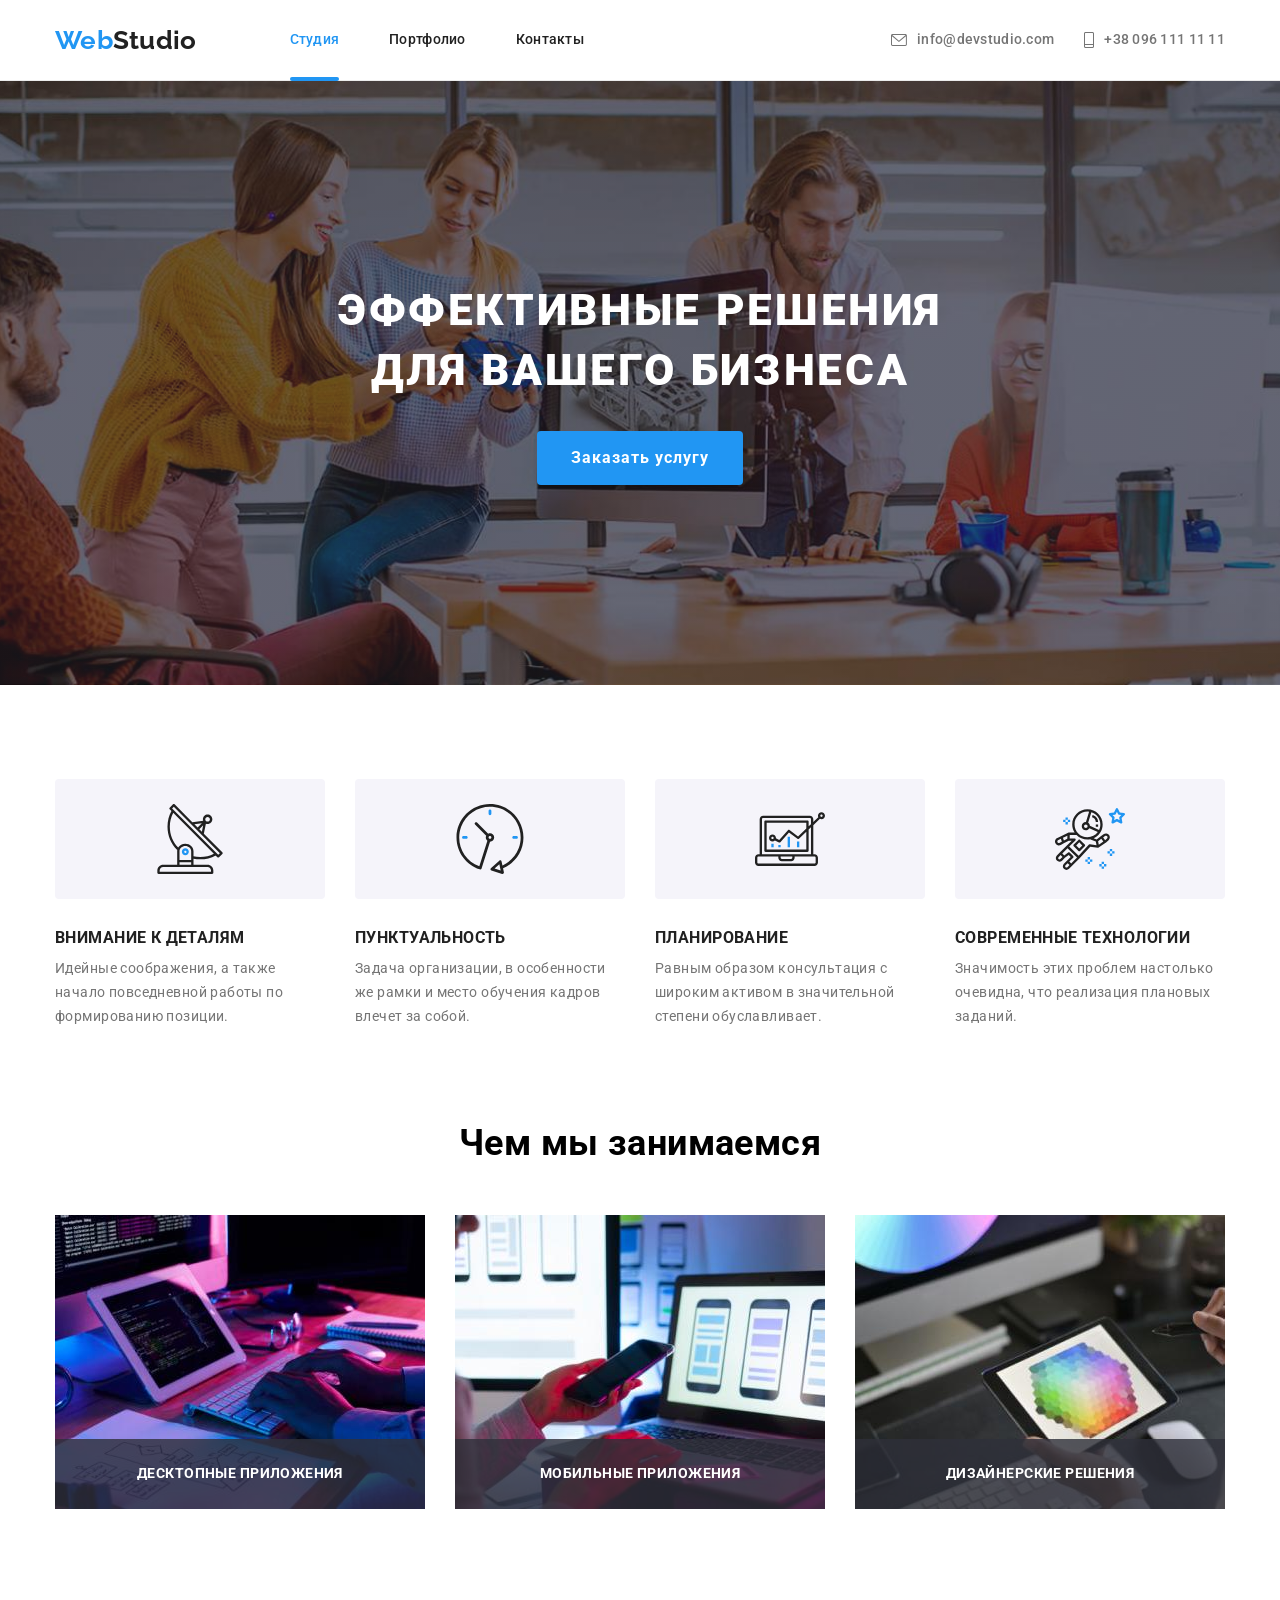
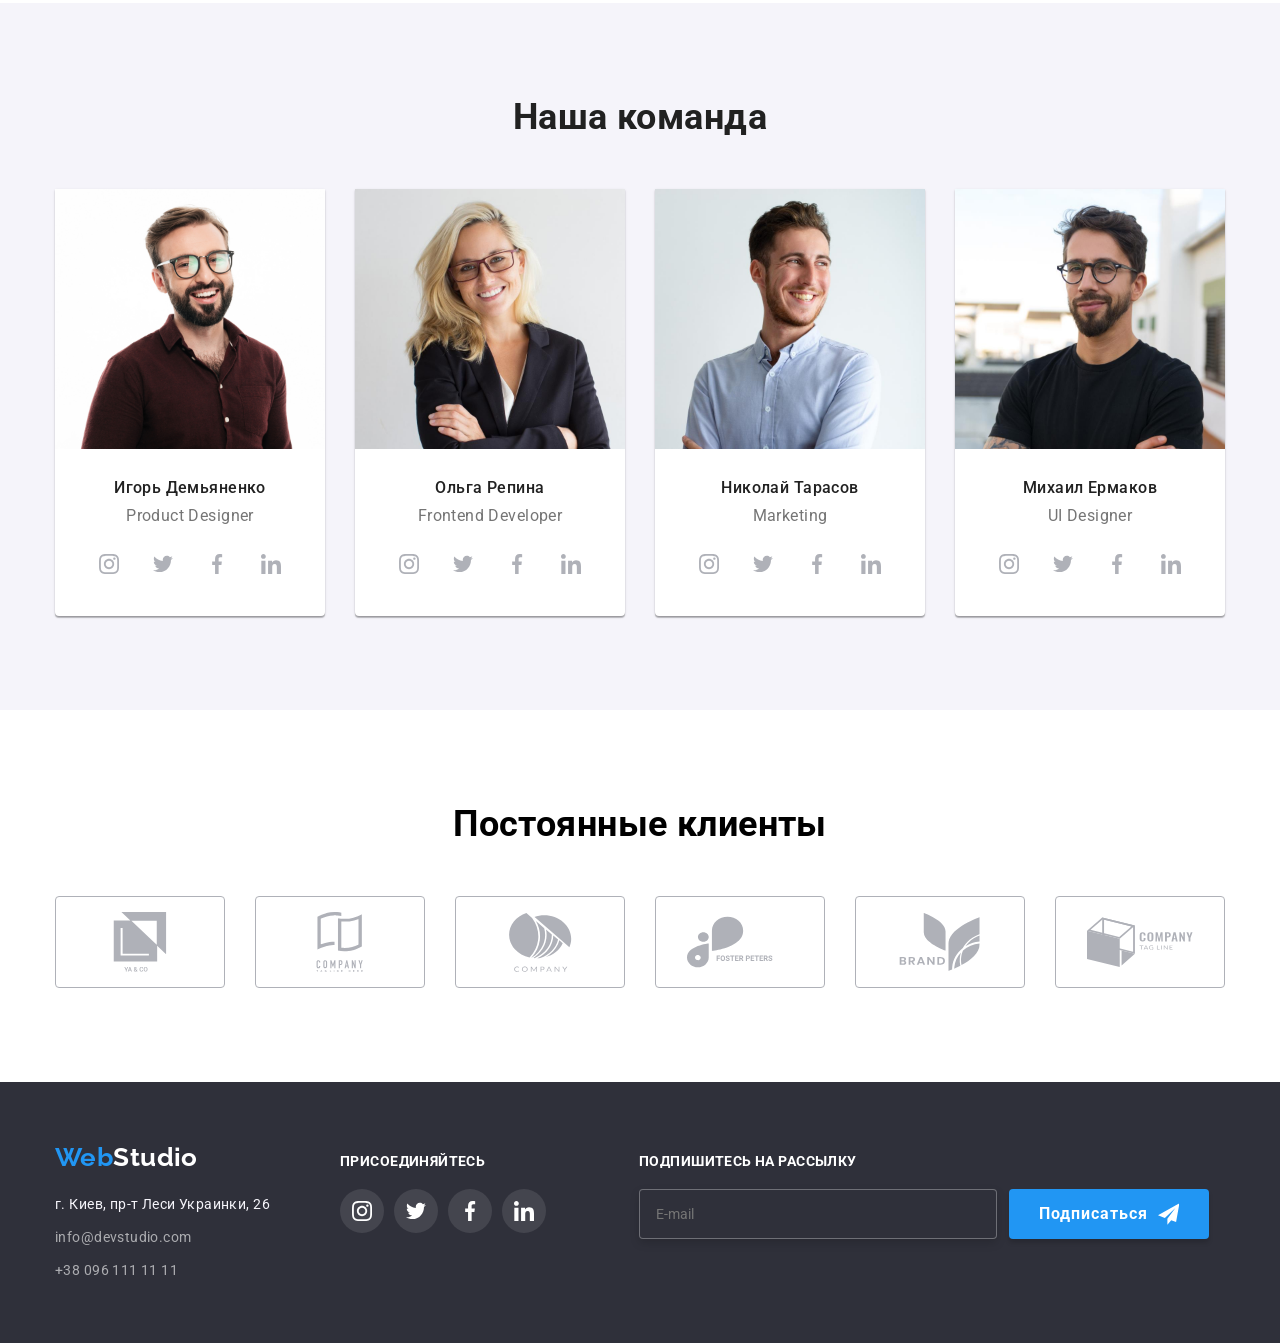
==== index.html @ 266c9605 "download code" ====
<!DOCTYPE html>
<html lang="ru">
  <head>
    <meta charset="UTF-8" />
    <meta http-equiv="X-UA-Compatible" content="IE=edge" />
    <meta name="viewport" content="width=device-width, initial-scale=1.0" />
    <title>WebStudio</title>
    <link rel="preconnect" href="https://fonts.googleapis.com" />
    <link rel="preconnect" href="https://fonts.gstatic.com" crossorigin />
    <link
      href="https://fonts.googleapis.com/css2?family=Raleway:wght@700&family=Roboto:wght@400;500;700;900&display=swap"
      rel="stylesheet"
    />
    <link
      rel="stylesheet"
      href="https://cdnjs.cloudflare.com/ajax/libs/modern-normalize/1.1.0/modern-normalize.min.css"
      integrity="sha512-wpPYUAdjBVSE4KJnH1VR1HeZfpl1ub8YT/NKx4PuQ5NmX2tKuGu6U/JRp5y+Y8XG2tV+wKQpNHVUX03MfMFn9Q=="
      crossorigin="anonymous"
      referrerpolicy="no-referrer"
    />
    <link rel="stylesheet" href="./css/style.css" />
  </head>
  <body>
    <!-- header -->
    <header class="header">
      <div class="header-container container">
        <nav class="navigation-container">
          <a href="./index.html" class="logo-header link"
            >Web<span class="header-logo">Studio</span></a
          >
          <ul class="navigation-list">
            <li class="item current-nav-item">
              <a
                href="./index.html"
                class="navigation-link link current-nav-link"
                >Студия</a
              >
            </li>
            <li class="item nav-item">
              <a href="./portfolio.html" class="navigation-link link"
                >Портфолио</a
              >
            </li>
            <li class="item nav-item">
              <a href="" class="navigation-link link">Контакты</a>
            </li>
          </ul>
        </nav>
        <ul class="contact-link-header">
          <li class="contact-header-item">
            <a href="mailto:info@devstudio.com" class="contact-header link"
              ><svg class="contanct-icon-email">
                <use href="./images/contant_header.svg#icon-email_header"></use>
              </svg>
              info@devstudio.com</a
            >
          </li>
          <li class="contact-header-item">
            <a href="tel:+380961111111" class="contact-header link">
              <svg class="contanct-icon-phone">
                <use href="./images/contant_header.svg#icon-phone_header"></use>
              </svg>
              +38 096 111 11 11</a
            >
          </li>
        </ul>
      </div>
    </header>
    <main>
      <!-- section #1 -->
      <section class="hero">
        <div class="container">
          <h1 class="hero-heading">Эффективные решения для вашего бизнеса</h1>
          <button type="button" class="hero-button" data-modal-open>
            Заказать услугу
          </button>
        </div>
      </section>
      <!-- section #2-->
      <section class="features section">
        <div class="container">
          <h2 class="visually-hidden">Особенности нашей компании</h2>
          <ul class="features-list">
            <li class="item">
              <div class="features-block">
                <svg class="features-icon">
                  <use
                    href="./images/sprite_features.svg#icon-features_vector_2"
                  ></use>
                </svg>
              </div>
              <h3 class="features-heading">Внимание к деталям</h3>
              <p class="features-paragraph">
                Идейные соображения, а также начало повседневной работы по
                формированию позиции.
              </p>
            </li>
            <li class="item">
              <div class="features-block">
                <svg class="features-icon">
                  <use
                    href="./images/sprite_features.svg#icon-features_vector_1"
                  ></use>
                </svg>
              </div>
              <h3 class="features-heading">Пунктуальность</h3>
              <p class="features-paragraph">
                Задача организации, в особенности же рамки и место обучения
                кадров влечет за собой.
              </p>
            </li>
            <li class="item">
              <div class="features-block">
                <svg class="features-icon">
                  <use
                    href="./images/sprite_features.svg#icon-features_vector_3"
                  ></use>
                </svg>
              </div>
              <h3 class="features-heading">Планирование</h3>
              <p class="features-paragraph">
                Равным образом консультация с широким активом в значительной
                степени обуславливает.
              </p>
            </li>
            <li class="item">
              <div class="features-block">
                <svg class="features-icon">
                  <use
                    href="./images/sprite_features.svg#icon-features_vector_4"
                  ></use>
                </svg>
              </div>
              <h3 class="features-heading">Современные технологии</h3>
              <p class="features-paragraph">
                Значимость этих проблем настолько очевидна, что реализация
                плановых заданий.
              </p>
            </li>
          </ul>
        </div>
      </section>
      <!-- section #3 -->
      <section class="work section">
        <div class="container">
          <h2 class="work-heading">Чем мы занимаемся</h2>
          <ul class="work-list">
            <li class="item">
              <div class="work-block">
                <h3 class="work-block-heading">Десктопные приложения</h3>
              </div>
              <img
                src="./images/about_work_1.jpg"
                alt="пишет код"
                width="370"
                height="294"
              />
            </li>
            <li class="item">
              <div class="work-block">
                <h3 class="work-block-heading">Мобильные приложения</h3>
              </div>
              <img
                src="./images/about_work_2.jpg"
                alt="смотрит макет"
                width="370"
                height="294"
              />
            </li>
            <li class="item">
              <div class="work-block">
                <h3 class="work-block-heading">Дизайнерские решения</h3>
              </div>
              <img
                src="./images/about_work_3.jpg"
                alt="выбирает цвета"
                width="370"
                height="294"
              />
            </li>
          </ul>
        </div>
      </section>
      <!-- section #4 -->
      <section class="team section">
        <div class="container">
          <h2 class="team-heading">Наша команда</h2>
          <ul class="team-list">
            <li class="team-item">
              <img
                src="./images/team_1.jpg"
                alt="на фотографии Игорь Демьяненко"
                width="270"
                height="260"
              />
              <div class="team-block">
                <h3 class="team-name">Игорь Демьяненко</h3>
                <p lang="en" class="team-paragraph">Product Designer</p>
                <ul class="social-list">
                  <li class="social-item">
                    <a
                      href=""
                      target="_blank"
                      rel="noopener noreferrer"
                      class="social-link"
                      ><svg class="social-icon">
                        <use
                          href="./images/sprite-social.svg#icon-instagram"
                        ></use>
                      </svg>
                    </a>
                  </li>
                  <li class="social-item">
                    <a
                      href=""
                      target="_blank"
                      rel="noopener noreferrer"
                      class="social-link"
                      ><svg class="social-icon">
                        <use
                          href="./images/sprite-social.svg#icon-twitter"
                        ></use>
                      </svg>
                    </a>
                  </li>
                  <li class="social-item">
                    <a
                      href=""
                      target="_blank"
                      rel="noopener noreferrer"
                      class="social-link"
                      ><svg class="social-icon">
                        <use
                          href="./images/sprite-social.svg#icon-facebook"
                        ></use>
                      </svg>
                    </a>
                  </li>
                  <li class="social-item">
                    <a
                      href=""
                      target="_blank"
                      rel="noopener noreferrer"
                      class="social-link"
                      ><svg class="social-icon">
                        <use
                          href="./images/sprite-social.svg#icon-linkedin"
                        ></use>
                      </svg>
                    </a>
                  </li>
                </ul>
              </div>
            </li>
            <li class="team-item">
              <img
                src="./images/team_2.jpg"
                alt="на фотографии Ольга Репина"
                width="270"
                height="260"
              />
              <div class="team-block">
                <h3 class="team-name">Ольга Репина</h3>
                <p lang="en" class="team-paragraph">Frontend Developer</p>
                <ul class="social-list">
                  <li class="social-item">
                    <a
                      href=""
                      target="_blank"
                      rel="noopener noreferrer"
                      class="social-link"
                      ><svg class="social-icon">
                        <use
                          href="./images/sprite-social.svg#icon-instagram"
                        ></use>
                      </svg>
                    </a>
                  </li>
                  <li class="social-item">
                    <a
                      href=""
                      target="_blank"
                      rel="noopener noreferrer"
                      class="social-link"
                      ><svg class="social-icon">
                        <use
                          href="./images/sprite-social.svg#icon-twitter"
                        ></use>
                      </svg>
                    </a>
                  </li>
                  <li class="social-item">
                    <a
                      href=""
                      target="_blank"
                      rel="noopener noreferrer"
                      class="social-link"
                      ><svg class="social-icon">
                        <use
                          href="./images/sprite-social.svg#icon-facebook"
                        ></use>
                      </svg>
                    </a>
                  </li>
                  <li class="social-item">
                    <a
                      href=""
                      target="_blank"
                      rel="noopener noreferrer"
                      class="social-link"
                      ><svg class="social-icon">
                        <use
                          href="./images/sprite-social.svg#icon-linkedin"
                        ></use>
                      </svg>
                    </a>
                  </li>
                </ul>
              </div>
            </li>
            <li class="team-item">
              <img
                src="./images/team_3.jpg"
                alt="на фотографии Николай Тарасов"
                width="270"
                height="260"
              />
              <div class="team-block">
                <h3 class="team-name">Николай Тарасов</h3>
                <p lang="en" class="team-paragraph">Marketing</p>
                <ul class="social-list">
                  <li class="social-item">
                    <a
                      href=""
                      target="_blank"
                      rel="noopener noreferrer"
                      class="social-link"
                      ><svg class="social-icon">
                        <use
                          href="./images/sprite-social.svg#icon-instagram"
                        ></use>
                      </svg>
                    </a>
                  </li>
                  <li class="social-item">
                    <a
                      href=""
                      target="_blank"
                      rel="noopener noreferrer"
                      class="social-link"
                      ><svg class="social-icon">
                        <use
                          href="./images/sprite-social.svg#icon-twitter"
                        ></use>
                      </svg>
                    </a>
                  </li>
                  <li class="social-item">
                    <a
                      href=""
                      target="_blank"
                      rel="noopener noreferrer"
                      class="social-link"
                      ><svg class="social-icon">
                        <use
                          href="./images/sprite-social.svg#icon-facebook"
                        ></use>
                      </svg>
                    </a>
                  </li>
                  <li class="social-item">
                    <a
                      href=""
                      target="_blank"
                      rel="noopener noreferrer"
                      class="social-link"
                      ><svg class="social-icon">
                        <use
                          href="./images/sprite-social.svg#icon-linkedin"
                        ></use>
                      </svg>
                    </a>
                  </li>
                </ul>
              </div>
            </li>
            <li class="team-item">
              <img
                src="./images/team_4.jpg"
                alt="на фотографии Михаил Ермаков"
                width="270"
                height="260"
              />
              <div class="team-block">
                <h3 class="team-name">Михаил Ермаков</h3>
                <p lang="en" class="team-paragraph">UI Designer</p>
                <ul class="social-list">
                  <li class="social-item">
                    <a
                      href=""
                      target="_blank"
                      rel="noopener noreferrer"
                      class="social-link"
                      ><svg class="social-icon">
                        <use
                          href="./images/sprite-social.svg#icon-instagram"
                        ></use>
                      </svg>
                    </a>
                  </li>
                  <li class="social-item">
                    <a
                      href=""
                      target="_blank"
                      rel="noopener noreferrer"
                      class="social-link"
                      ><svg class="social-icon">
                        <use
                          href="./images/sprite-social.svg#icon-twitter"
                        ></use>
                      </svg>
                    </a>
                  </li>
                  <li class="social-item">
                    <a
                      href=""
                      target="_blank"
                      rel="noopener noreferrer"
                      class="social-link"
                      ><svg class="social-icon">
                        <use
                          href="./images/sprite-social.svg#icon-facebook"
                        ></use>
                      </svg>
                    </a>
                  </li>
                  <li class="social-item">
                    <a
                      href=""
                      target="_blank"
                      rel="noopener noreferrer"
                      class="social-link"
                      ><svg class="social-icon">
                        <use
                          href="./images/sprite-social.svg#icon-linkedin"
                        ></use>
                      </svg>
                    </a>
                  </li>
                </ul>
              </div>
            </li>
          </ul>
        </div>
      </section>
      <!-- section #4 -->
      <section class="section">
        <div class="container">
          <h2 class="reg-customer-heading">Постоянные клиенты</h2>
          <ul class="list-customer">
            <li class="reg_customer_item">
              <a href="" class="reg-customer-link">
                <svg class="reg_customer_icon">
                  <use
                    href="./images/sprite_reg_customer.svg#icon-reg_customer_1"
                  ></use>
                </svg>
              </a>
            </li>
            <li class="reg_customer_item">
              <a href="" class="reg-customer-link">
                <svg class="reg_customer_icon">
                  <use
                    href="./images/sprite_reg_customer.svg#icon-reg_customer_2"
                  ></use>
                </svg>
              </a>
            </li>
            <li class="reg_customer_item">
              <a href="" class="reg-customer-link">
                <svg class="reg_customer_icon">
                  <use
                    href="./images/sprite_reg_customer.svg#icon-reg_customer_3"
                  ></use>
                </svg>
              </a>
            </li>
            <li class="reg_customer_item">
              <a href="" class="reg-customer-link">
                <svg class="reg_customer_icon">
                  <use
                    href="./images/sprite_reg_customer.svg#icon-reg_customer_4"
                  ></use>
                </svg>
              </a>
            </li>
            <li class="reg_customer_item">
              <a href="" class="reg-customer-link">
                <svg class="reg_customer_icon">
                  <use
                    href="./images/sprite_reg_customer.svg#icon-reg_customer_5"
                  ></use>
                </svg>
              </a>
            </li>
            <li class="reg_customer_item">
              <a href="" class="reg-customer-link">
                <svg class="reg_customer_icon">
                  <use
                    href="./images/sprite_reg_customer.svg#icon-reg_customer_6"
                  ></use>
                </svg>
              </a>
            </li>
          </ul>
        </div>
      </section>
    </main>
    <!-- footer -->
    <footer class="footer">
      <div class="footer-container container">
        <div class="footer-address">
          <a href="./index.html" class="logo-footer link"
            >Web<span class="footer-logo">Studio</span></a
          >
          <address>
            <ul class="contact-footer">
              <li class="item">
                <a
                  href="https://goo.gl/maps/VsenkT5PbFzWRXvy7"
                  target="_blank"
                  rel="noopener noreferrer"
                  class="footer-address-link link"
                  >г. Киев, пр-т Леси Украинки, 26</a
                >
              </li>
              <li class="item">
                <a href="mailto:info@devstudio.com" class="contact-footer link"
                  >info@devstudio.com</a
                >
              </li>
              <li class="item">
                <a href="tel:+380961111111" class="contact-footer link"
                  >+38 096 111 11 11</a
                >
              </li>
            </ul>
          </address>
        </div>
        <div class="social-footer">
          <h2 class="social-heading">присоединяйтесь</h2>
          <ul class="social-list-footer">
            <li class="social-footer-item">
              <a
                href=""
                target="_blank"
                rel="noopener noreferrer"
                class="social-link-footer"
                ><svg class="social-svg-footer">
                  <use
                    href="./images/sprite-social.svg#icon-instagram"
                    width="20"
                    height="
                          20"
                  ></use>
                </svg>
              </a>
            </li>
            <li class="social-footer-item">
              <a
                href=""
                target="_blank"
                rel="noopener noreferrer"
                class="social-link-footer"
                ><svg class="social-svg-footer">
                  <use
                    href="./images/sprite-social.svg#icon-twitter"
                    width="20"
                    height="
                          20"
                  ></use>
                </svg>
              </a>
            </li>
            <li class="social-footer-item">
              <a
                href=""
                target="_blank"
                rel="noopener noreferrer"
                class="social-link-footer"
                ><svg class="social-svg-footer">
                  <use href="./images/sprite-social.svg#icon-facebook"></use>
                </svg>
              </a>
            </li>
            <li class="social-footer-item">
              <a
                href=""
                target="_blank"
                rel="noopener noreferrer"
                class="social-link-footer"
                ><svg class="social-svg-footer">
                  <use
                    href="./images/sprite-social.svg#icon-linkedin"
                    width="20"
                    height="
                          20"
                  ></use>
                </svg>
              </a>
            </li>
          </ul>
        </div>
        <div class="footer-email">
          <h2 class="social-heading">Подпишитесь на рассылку</h2>
          <div class="footer-email-input">
            <form action="">
              <input
                type="email"
                placeholder="E-mail"
                id="footer-email"
                class="input-email-footer"
              />
            </form>
            <button type="submit" class="footer-email-submit">
              Подписаться
              <svg class="footer-icon-send">
                <use
                  href="./images/footer-email-input.svg#icon-icon-send-1"
                ></use>
              </svg>
            </button>
          </div>
        </div>
      </div>
    </footer>
    <div class="backdrop is-hidden" data-modal>
      <div class="modal">
        <div class="backdrop-icon-flex" data-modal-close>
          <button class="btn-modal">
            <svg class="backdrop-icon">
              <use href="./images/close_backdrop.svg#icon-close"></use>
            </svg>
          </button>
        </div>
      </div>
    </div>
    <script src="./js/modal.js"></script>
  </body>
</html>
---- css/style.css ----
/*index.html (css) */
/* color  */
:root {
  --header-nav: #212121;
  --header-nav-hover: #2196f3;
  --contact-: #757575;
  --contact-hover: #2196f3;
  --heading-color: #212121;
  --heading-color-hero: #ffffff;
  --paragraph-color: #757575;
  --logo-basic: #2196f3;
  --logo-header: #212121;
  --logo-footer: #ffffff;
  --background-hero: #2f303a;
  --contact-footer: rgba(255, 255, 255, 0.6);
  --accent-color: #2196f3;
  --portfolio-button: #f5f4fa;
  --portfolio-button-hover: #2196f3;
  --background-team: #f5f4fa;
  --background-footer: #2f303a;
  --color-social-link: #afb1b8;
  --fill-social-footer: #ffffff;
}

body {
  font-family: Roboto, serif;
  letter-spacing: 0.03em;
  font-size: 14px;
}
p {
  margin: 0;
}
h1,
h2,
h3,
h4,
h5,
h6 {
  margin: 0;
}
img {
  display: block;
  max-width: 100%;
}

.section {
  padding-top: 94px;
  padding-bottom: 94px;
}
.visually-hidden {
  position: absolute;
  white-space: nowrap;
  width: 1px;
  height: 1px;
  overflow: hidden;
  border: 0;
  padding: 0;
  clip: rect(0 0 0 0);
  clip-path: inset(50%);
  margin: -1px;
}

/* list */
ul {
  list-style: none;
  padding: 0;
  margin: 0;
}
.link {
  text-decoration: none;
}
.container {
  width: 1200px;
  padding-left: 15px;
  padding-right: 15px;
  margin-left: auto;
  margin-right: auto;
}
.header-container {
  display: flex;
  align-items: center;
}
.header {
  background-color: var(--logo-footer);
  letter-spacing: 0.02em;
  border-bottom: 1px solid #ececec;
}
.header .item + .item {
  margin-left: 50px;
}
.header-contact {
  margin-left: 331px;
  display: flex;
  align-items: center;
}
.navigation-container {
  display: flex;
  align-items: center;
}
.navigation-list {
  display: flex;
}

/*logo in header and footer   */
.logo-header {
  margin-right: 93px;

  font-family: raleway;
  font-weight: 700;
  font-size: 26px;
  line-height: 1.19;
  color: var(--logo-basic);
}
.logo-header .header-logo {
  color: var(--logo-header);
}
.logo-footer .footer-logo {
  color: var(--logo-footer);
}
/* link nav*/
.navigation-link {
  transition: color 250ms cubic-bezier(0.4, 0, 0.2, 1);
  padding-top: 32px;
  padding-bottom: 32px;
  display: block;
  color: var(--header-nav);
  font-weight: 500;
  font-size: 14px;
  line-height: 1.14;
}

.navigation-link:hover,
.navigation-link:focus {
  color: var(--header-nav-hover);
}
.current-nav-item {
  position: relative;
}
.nav-item {
  position: relative;
}
.current-nav-link {
  color: var(--header-nav-hover);
}
.current-nav-link::after {
  position: absolute;
  bottom: -1px;
  content: '';
  background: var(--accent-color);
  border-radius: 2px;
  width: 100%;
  height: 4px;
  display: block;
}
/* contact header*/
.contact-header {
  transition: color 250ms cubic-bezier(0.4, 0, 0.2, 1),
    fill 250ms cubic-bezier(0.4, 0, 0.2, 1);
  display: flex;
  justify-content: center;
  align-items: center;
  padding-bottom: 32px;
  padding-top: 32px;
  color: var(--contact-);
  font-weight: 500;
  font-size: 14px;
  line-height: 1.14;
}
.header-contact .item + .item {
  margin-right: 50px;
}
.contact-header-item {
  fill: #757575;
  margin-right: 30px;
}
.contact-header-item:hover,
.contact-header-item:focus {
  fill: var(--accent-color);
}
.contact-link-header {
  display: flex;
  margin-left: auto;
  justify-content: center;
  align-items: center;
  align-self: center;
}
.contact-header-item:last-child {
  margin-right: 0px;
}
.contact-header:hover,
.contact-header:focus {
  fill: var(--accent-color);
  color: var(--contact-hover);
}
.contanct-icon-email {
  width: 16px;
  height: 12px;
  margin-right: 10px;
}
.contanct-icon-phone {
  width: 10px;
  height: 16px;
  margin-right: 10px;
}
/* hero */
.hero {
  background-image: linear-gradient(
      rgba(47, 48, 58, 0.4),
      rgba(47, 48, 58, 0.4)
    ),
    url(../images/hero-background.jpg);
  background-size: cover;
  background-repeat: no-repeat;
  background-position: center;
  max-width: 1600px;
  padding: 200px 0;
  text-align: center;
  background-color: var(--background-hero);
  letter-spacing: 0.06em;
  margin: 0 auto;
}
.hero-heading {
  margin-top: 0;
  margin-left: auto;
  margin-right: auto;
  margin-bottom: 30px;
  width: 696px;
  color: var(--heading-color-hero);
  font-weight: 900;
  font-size: 44px;
  line-height: 1.36;
  letter-spacing: 0.06em;
  text-transform: uppercase;
}
.hero-button {
  margin-left: auto;
  margin-right: auto;
  padding: 10px 32px;
  border-radius: 4px;
  min-width: 200px;
  border-color: transparent;
  color: var(--heading-color-hero);
  background: var(--accent-color);
  box-shadow: 0px 4px 4px rgba(0, 0, 0, 0.15);
  font-weight: 700;
  font-size: 16px;
  line-height: 1.87;
  letter-spacing: 0.06em;
  transition: background 250ms cubic-bezier(0.4, 0, 0.2, 1),
    color 250ms cubic-bezier(0.4, 0, 0.2, 1);
}
.hero-button:hover,
.hero-button:focus {
  background: #188ce8;
  border-color: transparent;
  color: var(--heading-color-hero);
  box-shadow: 0px 4px 4px rgba(0, 0, 0, 0.15);
}
.backdrop {
  display: flex;
  justify-content: center;
  align-items: center;
  z-index: 3;
  top: 0;
  left: 0;
  position: fixed;
  width: 100vw;
  height: 100vh;
  transition: visibility 500ms cubic-bezier(0.4, 0, 0.2, 1),
    opacity 1000ms cubic-bezier(0.4, 0, 0.2, 1);
  background: rgba(0, 0, 0, 0.2);
}

.backdrop.is-hidden {
  visibility: hidden;
  opacity: 0;
  pointer-events: none;
}
.backdrop-icon {
  width: 18px;
  height: 18px;
}
.modal {
  position: absolute;
  left: 50%;
  top: 50%;
  transform: translate(-50%, -50%) scale(1) rotate(0deg);
  width: 528px;
  height: 581px;
  background: var(--fill-social-footer);
  box-shadow: 0px 1px 3px rgba(0, 0, 0, 0.12), 0px 1px 1px rgba(0, 0, 0, 0.14),
    0px 2px 1px rgba(0, 0, 0, 0.2);
  border-radius: 4px;
  transition: transform 500ms cubic-bezier(0.4, 0, 0.2, 1);
}
.backdrop-icon-flex {
  display: flex;
  justify-content: flex-end;
  align-items: flex-start;
}
.btn-modal {
  display: flex;
  align-items: center;
  justify-content: center;
  position: absolute;
  top: 8px;
  right: 8px;
  cursor: pointer;
  background-color: #ffffff;
  border: 1px solid rgba(0, 0, 0, 0.1);
  border-radius: 50%;
  width: 30px;
  height: 30px;
}
/* features */

.features-list {
  display: flex;
  justify-content: center;
}
.features-block {
  margin-bottom: 30px;
  display: flex;
  justify-content: center;
  align-items: center;
  width: 270px;
  height: 120px;
  background: #f5f4fa;
  border-radius: 4px;
}
.features .item-block {
  margin-bottom: 30px;
  margin-right: 30px;
}
.features .item-block:last-child {
  margin-right: 0px;
}
.features-icon {
  width: 70px;
  height: 70px;
}
.features-heading {
  margin-bottom: 10px;
  color: var(--heading-color);
  line-height: 1.14;
  font-weight: 700;
  text-transform: uppercase;
}
.features-paragraph {
  width: 270px;

  color: var(--paragraph-color);
  line-height: 1.71;
}
.features .item {
  margin-right: 30px;
}
.features .item:last-child {
  margin-right: 0;
}
/* about work */
.work {
  padding-top: 0px;
}
.work-list {
  display: flex;
}
.work-block {
  display: flex;
  justify-content: center;
  align-items: center;
  bottom: 0px;
  position: absolute;
  background: rgba(47, 48, 58, 0.8);
  width: 370px;
  height: 70px;
}
.work-heading {
  margin-top: 0;
  margin-bottom: 50px;

  font-weight: 700;
  font-size: 36px;
  line-height: 1.16;
  text-align: center;
}
.work-block-heading {
  font-weight: 700;
  font-size: 14px;
  line-height: 1.14;
  color: var(--heading-color-hero);
  text-transform: uppercase;
}
.work .item {
  position: relative;
}
.work .item + .item {
  margin-left: 30px;
}

/* about team */
.team {
  background-color: var(--background-team);
}
.team-list {
  display: flex;
}
.team-block {
  padding: 30px 0;
}
.team-item {
  width: 270px;
  margin-left: 30px;
  text-align: center;
  background: #ffffff;
  box-shadow: 0px 1px 3px rgba(0, 0, 0, 0.12), 0px 1px 1px rgba(0, 0, 0, 0.14),
    0px 2px 1px rgba(0, 0, 0, 0.2);
  border-radius: 0px 0px 4px 4px;
}
.team-item:first-child {
  margin-left: 0;
}
.team-heading {
  margin-bottom: 50px;
  margin-top: 0;

  font-weight: 700;
  font-size: 36px;
  line-height: 1.16;
  text-align: center;
  color: var(--heading-color);
}
.team-name {
  margin-bottom: 10px;

  color: var(--heading-color);
  font-weight: 500;
  font-size: 16px;
  line-height: 1.18;
}
.team-paragraph {
  color: var(--paragraph-color);
  font-size: 16px;
  line-height: 1.18;
}
.social-list {
  display: flex;
  justify-content: center;
  align-items: center;
  margin-top: 16px;
}
.social-item {
  margin-right: 10px;
  width: 44px;
  height: 44px;
}
.social-item:last-child {
  margin-right: 0px;
}
.social-icon {
  width: 20px;
  height: 20px;
}
.social-link:hover,
.social-link:focus {
  background: var(--accent-color);
  fill: var(--logo-footer);
}
.social-link {
  display: flex;
  justify-content: center;
  align-items: center;
  border-radius: 50%;
  width: 100%;
  height: 100%;
  transition: fill 250ms cubic-bezier(0.4, 0, 0.2, 1),
    background 250ms cubic-bezier(0.4, 0, 0.2, 1);

  fill: #afb1b8;
}

.social-icon:hover,
.social-icon:focus {
  color: #ffffff;
}
/* regular customer */
.reg-customer-heading {
  margin-bottom: 50px;

  font-weight: 700;
  font-size: 36px;
  line-height: 1.16;
  text-align: center;
}
.list-customer {
  display: flex;
}
.reg_customer_item {
  margin-right: 30px;
  width: 170px;
  height: 92px;
}
.reg_customer_item:last-child {
  margin-right: 0px;
}
.reg-customer-link {
  display: flex;
  justify-content: center;
  align-items: center;
  width: 100%;
  height: 100%;
  border-radius: 4px;
  border: 1px solid #afb1b8;
  fill: #afb1b8;
  transition: fill 250ms cubic-bezier(0.4, 0, 0.2, 1),
    border 250ms cubic-bezier(0.4, 0, 0.2, 1);
}
.reg-customer-link:hover,
.reg-customer-link:focus {
  border: 1px solid var(--accent-color);
  fill: var(--accent-color);
}
.reg_customer_icon {
  width: 106px;
  height: 60px;
}

/* footer */
.footer {
  background-color: var(--background-footer);
  padding: 60px 0px;
}
.footer-container {
  display: flex;
  align-items: baseline;
}

.logo-footer {
  display: block;
  margin-bottom: 20px;
  font-family: raleway;
  font-weight: 700;
  font-size: 26px;
  line-height: 1.19;
  color: var(--logo-basic);
}
.contact-footer {
  color: var(--contact-footer);
  font-size: 14px;
  line-height: 1.71;
  font-style: normal;
  transition: color 250ms cubic-bezier(0.4, 0, 0.2, 1);
}
.contact-footer:hover,
.contact-footer:focus {
  color: var(--accent-color);
}
.footer-address {
  margin-right: 70px;
}
.footer-address-link {
  color: var(--background-team);
}
.social-footer {
  margin-right: 93px;
}
.social-svg-footer {
  width: 20px;
  height: 20px;
}
.contact-footer .item + .item {
  margin-top: 9px;
}
.social-list-footer {
  display: flex;
}
.social-link-footer {
  display: flex;
  justify-content: center;
  align-items: center;
  width: 44px;
  height: 44px;
  border-radius: 50%;
  background: #ffffff1a;
  fill: var(--fill-social-footer);
  transition: background 250ms cubic-bezier(0.4, 0, 0.2, 1);
}
.social-link-footer:hover,
.social-link-footer:focus {
  background: var(--accent-color);
}
.social-footer-item {
  margin-right: 10px;
}
.social-footer-item:last-child {
  margin-right: 0;
}

.social-heading {
  margin-bottom: 20px;
  font-weight: 700;
  font-size: 14px;
  letter-spacing: 0.03em;
  line-height: calc(16 / 14);
  color: var(--heading-color-hero);
  text-transform: uppercase;
}
.footer-email {
}
.footer-email-input {
  display: flex;
  justify-content: flex-start;
  align-items: baseline;
}
.input-email-footer {
  padding-left: 16px;
  margin-right: 12px;
  width: 358px;
  height: 50px;
  border: 1px solid rgba(255, 255, 255, 0.3);
  box-sizing: border-box;
  filter: drop-shadow(0px 4px 4px rgba(0, 0, 0, 0.15));
  border-radius: 4px;
  background: var(--background-footer);
}
.footer-email-submit {
  display: flex;
  align-items: center;
  text-align: center;

  padding: 10px 28px;

  width: 200px;
  height: 50px;
  background: var(--accent-color);
  border-color: transparent;
  box-shadow: 0px 4px 4px rgba(0, 0, 0, 0.15);
  border-radius: 4px;

  font-weight: 700;
  font-size: 16px;
  line-height: 1.87;
  letter-spacing: 0.06em;
  color: var(--logo-footer);
}
.footer-icon-send {
  margin-left: 10px;

  width: 24px;
  height: 24px;
}
/* portfolio.html (css)*/

.button-list {
  margin-bottom: 50px;
  display: flex;
  justify-content: center;
}
.item-button {
  margin-left: 8px;
}
.item-button:first-child {
  margin-left: 0px;
}
.portfolio-button {
  display: block;
  padding: 6px 20px;
  border-radius: 4px;
  border-color: transparent;
  background-color: var(--portfolio-button);
  color: var(--heading-color);
  text-align: center;
  font-weight: 500;
  font-size: 16px;
  line-height: 1.62;

  cursor: pointer;

  transition: color 250ms cubic-bezier(0.4, 0, 0.2, 1),
    background-color 250ms cubic-bezier(0.4, 0, 0.2, 1),
    box-shadow 250ms cubic-bezier(0.4, 0, 0.2, 1);
}

.portfolio-button:hover,
.portfolio-button:focus {
  background-color: var(--portfolio-button-hover);
  color: var(--portfolio-button);
  box-shadow: 0px 3px 1px rgba(0, 0, 0, 0.1), 0px 1px 2px rgba(0, 0, 0, 0.08),
    0px 2px 2px rgba(0, 0, 0, 0.12);
}
.portfolio-heading {
  margin-bottom: 4px;
  color: var(--heading-color);
  font-weight: 700;
  font-size: 18px;
  line-height: 2;
  letter-spacing: 0.06em;
}
.portfolio-paragraph {
  font-size: 16px;
  line-height: 1.87;
  color: var(--paragraph-color);
}
.portfolio-list {
  display: flex;
  flex-wrap: wrap;
}
.portfolio-block {
  padding: 24px 20px;
}
.portfolio-item:nth-child(3n) {
  margin-right: 0;
}
.portfolio-item:nth-last-child(-n + 3) {
  margin-bottom: 0;
}
.portfolio-link {
  display: block;
  transition: box-shadow 250ms cubic-bezier(0.4, 0, 0.2, 1);
}
.portfolio-block-wrapper {
  position: relative;
  overflow: hidden;
}
.portfolio-link:hover .portfolio-block-text,
.portfolio-link:focus .portfolio-block-text {
  transform: translateY(0);
}

.portfolio-link:hover,
.portfolio-link:focus {
  box-shadow: 0px 1px 1px rgba(0, 0, 0, 0.12), 0px 4px 4px rgba(0, 0, 0, 0.06),
    1px 4px 6px rgba(0, 0, 0, 0.16);
}
.portfolio-block-text {
  position: absolute;
  top: 0;
  left: 0;
  padding: 64px 24px;

  font-size: 18px;
  line-height: 1.56;
  letter-spacing: 0.03em;
  color: #ffffff;
  background: rgba(33, 150, 243, 0.9);
  height: 100%;
  width: 100%;
  transform: translateY(100%);
  transition: transform 250ms cubic-bezier(0.4, 0, 0.2, 1);
}
.portfolio-item {
  width: 370px;
  margin-right: 30px;
  margin-bottom: 30px;
  background: #ffffff;
  border: 1px solid #eeeeee;
}
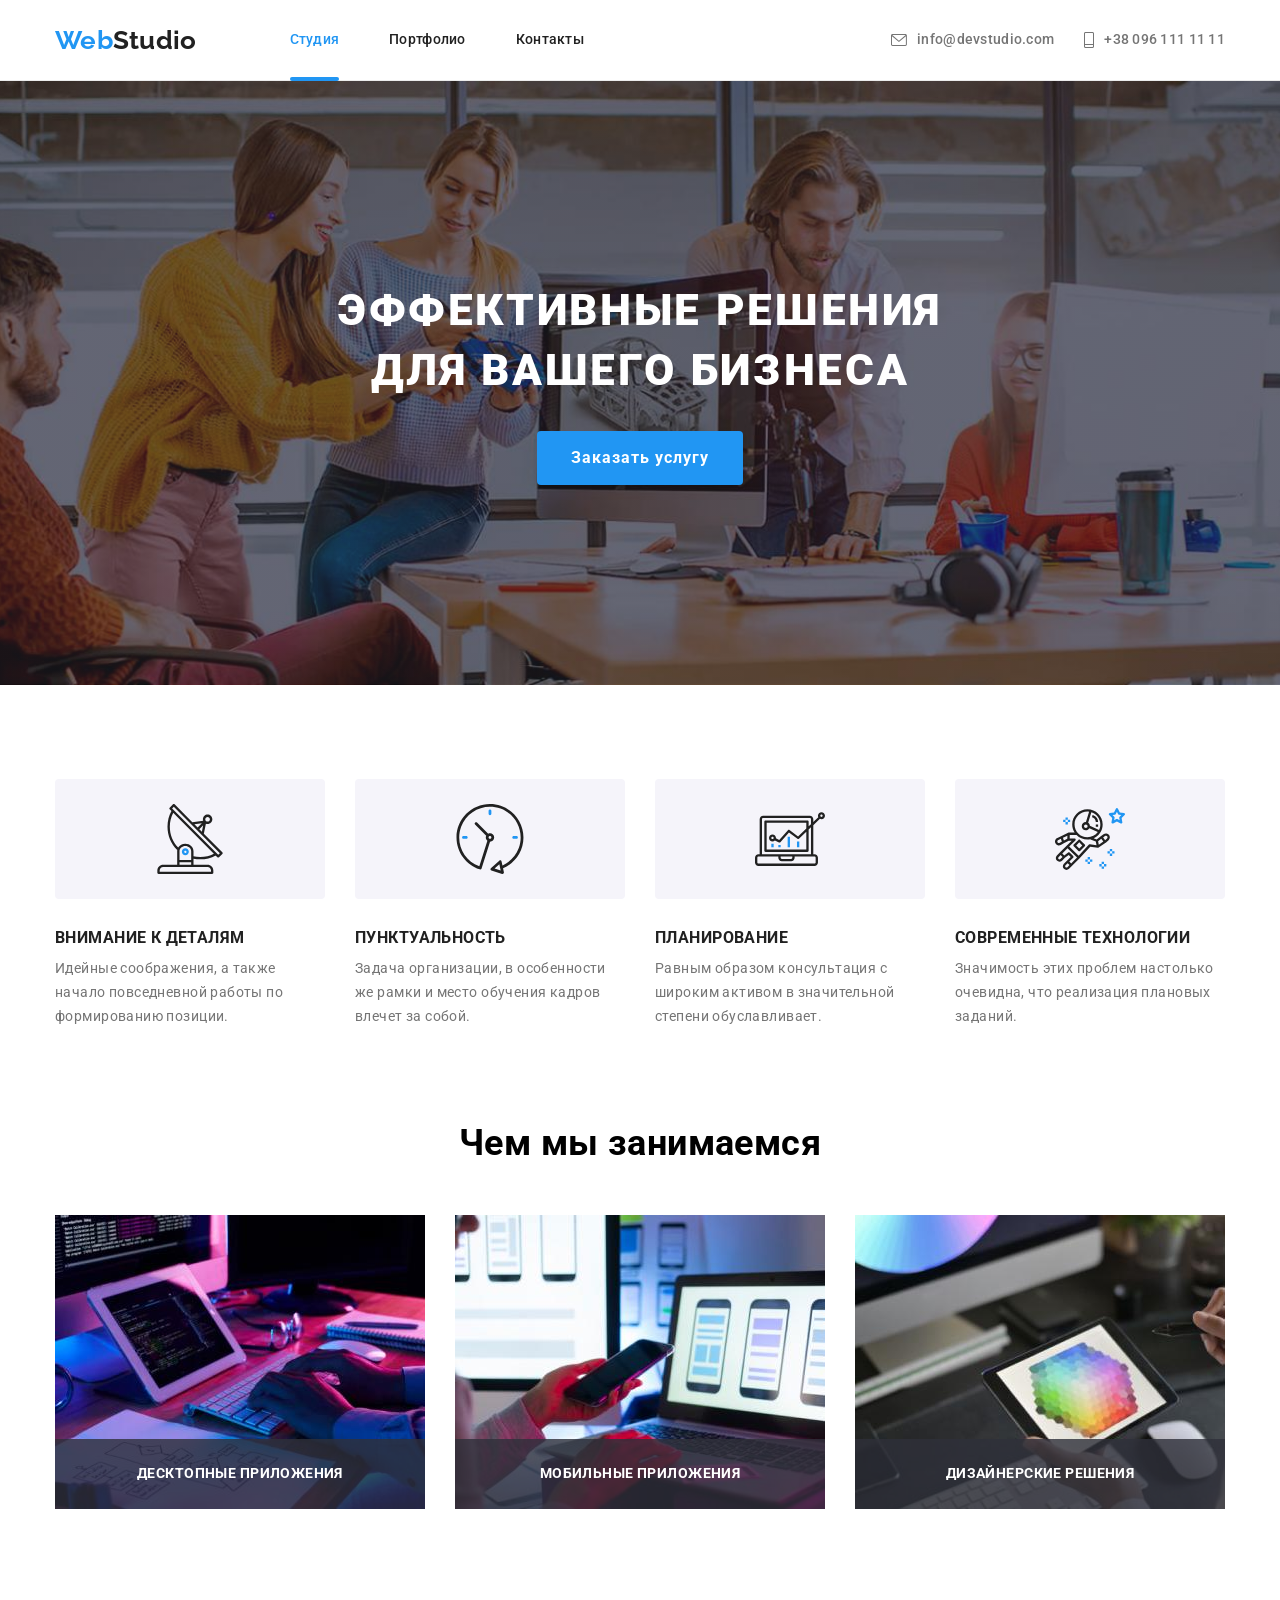
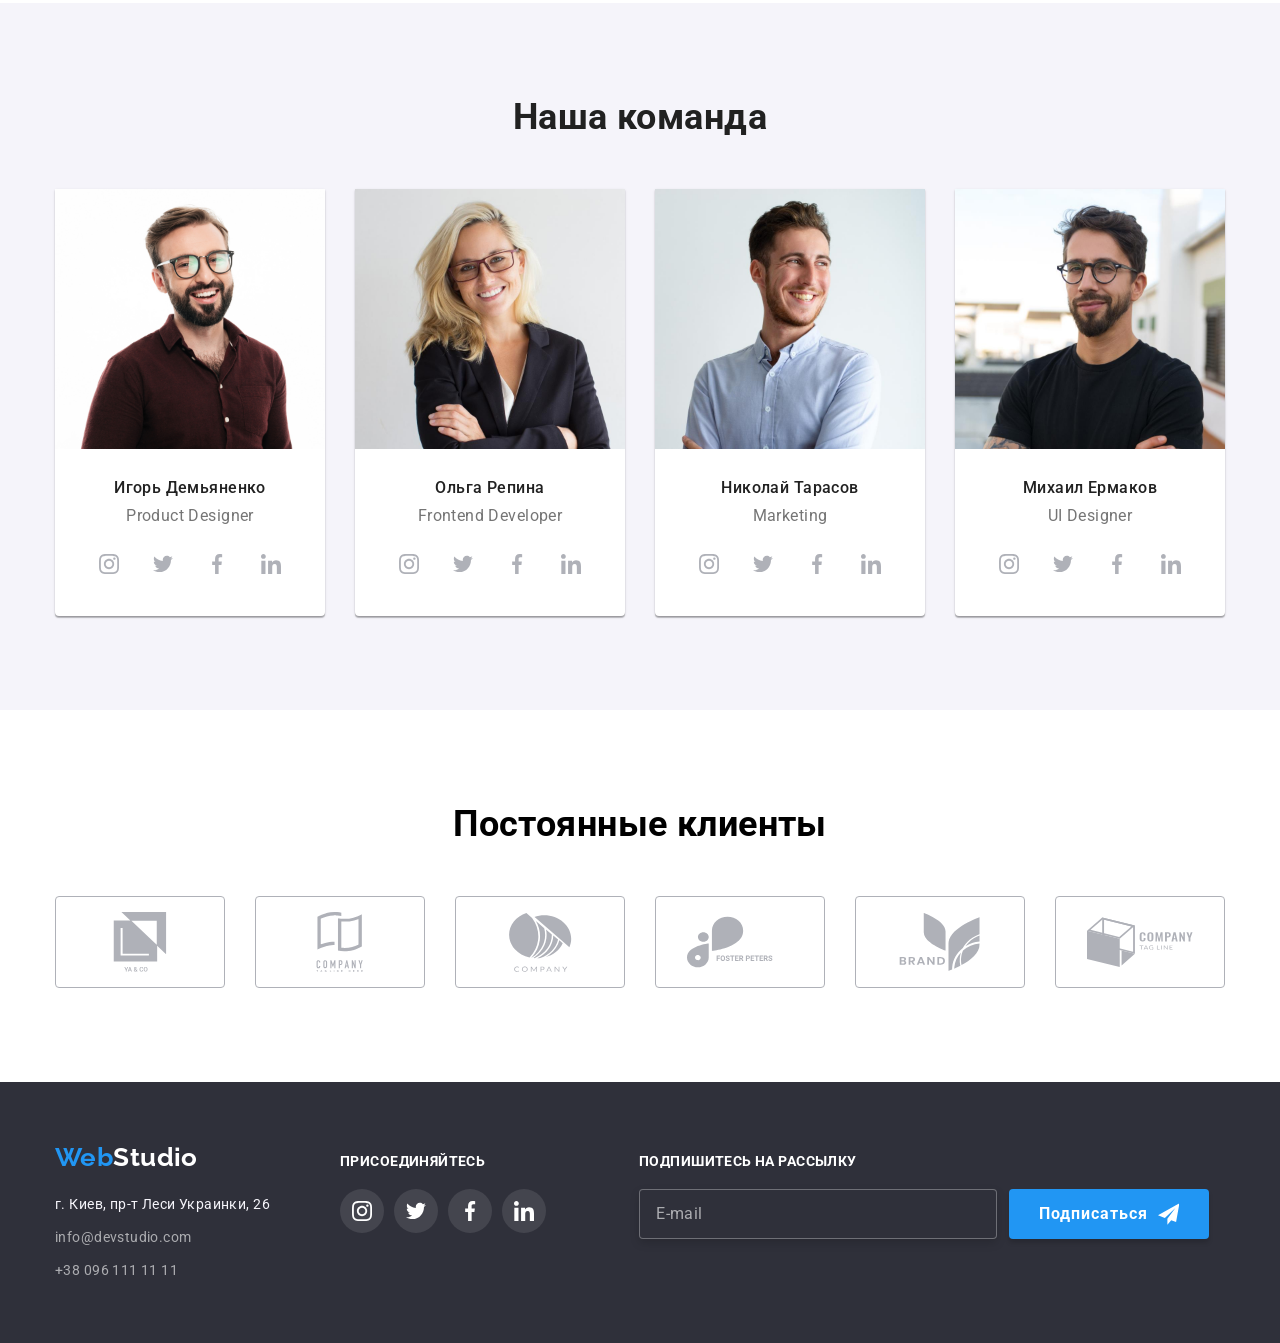
==== commit d687bf7e: "update code" ====
--- a/index.html
+++ b/index.html
@@ -636,12 +636,76 @@
     </footer>
     <div class="backdrop is-hidden" data-modal>
       <div class="modal">
-        <div class="backdrop-icon-flex" data-modal-close>
+        <div class="backdrop-icon-flex">
           <button class="btn-modal">
-            <svg class="backdrop-icon">
+            <svg class="backdrop-icon" data-modal-close>
               <use href="./images/close_backdrop.svg#icon-close"></use>
             </svg>
           </button>
+          <div class="modal-form">
+            <p class="heading-modal">
+              Оставьте свои данные, мы вам перезвоним
+            </p>
+            <form action="" class="form-modal-input" autocomplete="off">
+              <div class="input-container-modal">
+                <div class="form-field">
+                  <label for="name" class="heading-modal-form">Имя</label>
+                  <div class="form-icon-position">
+                  <input type="name" id="name" class="input-modal-form" />
+                  <span class="icon-input-modal">
+                    <svg class="icon-user-modal" width="18px" height="18px">
+                      <use href="./images/modal-form.svg#icon-person-black-18dp-1-1"></use>
+                    </svg>
+                  </div>
+                  </span>
+                </div>
+
+                <div class="form-field">
+                  <label for="tel" class="heading-modal-form">Телефон</label>
+                  <div class="form-icon-position">
+                  <input type="name" id="tel" class="input-modal-form" />
+                  <span class="icon-input-modal">
+                    <svg class="icon-user-modal" width="18px" height="18px">
+                      <use href="./images/modal-form.svg#icon-phone-black-18dp-1-1"></use>
+                    </svg></div>
+                  </span>
+                </div>
+
+                <div class="form-field">
+                  <label for="email" class="heading-modal-form">Почта</label>
+                  <div class="form-icon-position">
+                  <input type="name" id="email" class="input-modal-form" />
+                  <span class="icon-input-modal">
+                    <svg class="icon-user-modal" width="18px" height="18px">
+                      <use href="./images/modal-form.svg#icon-email-black-18dp-1-1"></use>
+                    </svg>
+                  </span>
+                </div>
+                </div>
+                <div class="form-field">
+                <label for="comment" class="heading-modal-form"
+                  >Комментарий</label
+                >
+                <textarea
+                  name=""
+                  id="comment"
+                  placeholder="Введите текст"
+                  class="comment-modal-form"
+                ></textarea>
+</div>
+<div class="form-field">
+                <label for="contract-modal" class="contract-modal">
+                  <input type="checkbox" name="" id="contract-modal" class="modal-checkbox"/>
+                  <span class="icon-checkbox-modal"></span>
+                    Соглашаюсь с рассылкой и принимаю
+                    <a href="" class="link-contract-modal"> Условия договора</a>
+                </label></div>
+                <button type="submit" class="btn-modal-submit">
+                  Отправить
+                </button>
+              </div>
+            </form>
+          </div>
         </div>
       </div>
     </div>
--- a/css/style.css
+++ b/css/style.css
@@ -279,6 +279,11 @@
 .backdrop-icon {
   width: 18px;
   height: 18px;
+  transition: fill 250ms cubic-bezier(0.4, 0, 0.2, 1);
+}
+.backdrop-icon:focus,
+.backdrop-icon:hover {
+  fill: var(--accent-color);
 }
 .modal {
   position: absolute;
@@ -312,6 +317,160 @@
   width: 30px;
   height: 30px;
 }
+.heading-modal {
+  font-weight: 700;
+  font-size: 20px;
+  line-height: 1.15;
+  letter-spacing: 0.03em;
+  color: var(--logo-header);
+}
+.modal-form {
+  display: flex;
+  flex-direction: column;
+  position: absolute;
+  top: 40px;
+  right: 41px;
+}
+.form-modal-input {
+  margin-top: 12px;
+  display: flex;
+  flex-direction: column;
+}
+.input-container-modal {
+  display: flex;
+  flex-direction: column;
+}
+.heading-modal-form {
+  display: block;
+  margin-bottom: 4px;
+  font-size: 12px;
+  line-height: 1.16;
+  letter-spacing: 0.01em;
+  color: var(--paragraph-color);
+}
+.form-field {
+  display: flex;
+  flex-direction: column;
+  margin-bottom: 10px;
+}
+.form-icon-position {
+  position: relative;
+}
+.input-modal-form {
+  padding-left: 42px;
+  width: 100%;
+  height: 40px;
+  outline: none;
+  border: 1px solid rgba(33, 33, 33, 0.2);
+  border-radius: 4px;
+}
+.icon-input-modal {
+  position: absolute;
+  left: 15px;
+  top: 50%;
+  display: inline-block;
+  transform: translateY(-50%);
+  transition: fill 250ms cubic-bezier(0.4, 0, 0.2, 1),
+    border-color 250ms cubic-bezier(0.4, 0, 0.2, 1);
+}
+.form-field:focus-within .input-modal-form {
+  border-color: var(--accent-color);
+}
+
+.input-modal-form:focus + .icon-input-modal {
+  fill: var(--accent-color);
+}
+.contract-modal {
+  display: flex;
+  justify-content: center;
+  align-items: center;
+  margin-bottom: 30px;
+  font-size: 14px;
+  line-height: 1.71;
+  color: var(--paragraph-color);
+}
+.heading-modal-contract {
+  font-size: 14px;
+  line-height: 1.71;
+  color: var(--paragraph-color);
+}
+.link-contract-modal {
+  margin-left: 5px;
+  color: var(--accent-color);
+}
+.comment-modal-form {
+  margin-bottom: 20px;
+  margin-top: 4px;
+  padding-left: 16px;
+  padding-top: 12px;
+  resize: none;
+  width: 448px;
+  height: 120px;
+  border: 1px solid rgba(33, 33, 33, 0.2);
+  border-radius: 4px;
+  outline: none;
+}
+.form-field:focus-within .comment-modal-form {
+  border-color: var(--accent-color);
+}
+.comment-modal-form::placeholder {
+  font-size: 14px;
+  line-height: 1.14;
+  letter-spacing: 0.01em;
+  color: rgba(117, 117, 117, 0.5);
+}
+
+.modal-checkbox {
+  position: absolute;
+  white-space: nowrap;
+  width: 1px;
+  height: 1px;
+  overflow: hidden;
+  border: 0;
+  padding: 0;
+  clip: rect(0 0 0 0);
+  clip-path: inset(50%);
+  margin: -1px;
+}
+.icon-checkbox-modal {
+  display: inline-block;
+  border: 2px solid var(--header-nav);
+  border-radius: 2px;
+  margin-right: 7px;
+  width: 16px;
+  height: 15px;
+  background-origin: border-box;
+}
+.modal-checkbox:checked + .icon-checkbox-modal {
+  background-image: url(../images/check.svg);
+  background-color: var(--accent-color);
+  border-radius: 2px;
+  border-color: transparent;
+  margin-right: 7px;
+  width: 16px;
+  height: 15px;
+}
+
+.btn-modal-submit {
+  margin: 0 auto;
+  font-weight: 700;
+  font-size: 16px;
+  line-height: 1.87;
+  letter-spacing: 0.06em;
+  color: #ffffff;
+  cursor: pointer;
+  width: 200px;
+  height: 50px;
+  background: var(--accent-color);
+  box-shadow: 0px 4px 4px rgba(0, 0, 0, 0.15);
+  border-radius: 4px;
+  border-color: transparent;
+  transition: background 250ms cubic-bezier(0.4, 0, 0.2, 1);
+}
+.btn-modal-submit:hover,
+.btn-modal-submit:active {
+  background: #188ce8;
+}
 /* features */
 
 .features-list {
@@ -605,8 +764,7 @@
   color: var(--heading-color-hero);
   text-transform: uppercase;
 }
-.footer-email {
-}
+
 .footer-email-input {
   display: flex;
   justify-content: flex-start;
@@ -621,13 +779,20 @@
   box-sizing: border-box;
   filter: drop-shadow(0px 4px 4px rgba(0, 0, 0, 0.15));
   border-radius: 4px;
+  outline: none;
   background: var(--background-footer);
 }
+.input-email-footer::placeholder {
+  font-size: 16px;
+  line-height: 1, 25;
+  letter-spacing: 0.03em;
+  color: rgba(255, 255, 255, 0.6);
+}
 .footer-email-submit {
   display: flex;
   align-items: center;
   text-align: center;
-
+  cursor: pointer;
   padding: 10px 28px;
 
   width: 200px;
@@ -636,7 +801,6 @@
   border-color: transparent;
   box-shadow: 0px 4px 4px rgba(0, 0, 0, 0.15);
   border-radius: 4px;
-
   font-weight: 700;
   font-size: 16px;
   line-height: 1.87;
@@ -673,9 +837,7 @@
   font-weight: 500;
   font-size: 16px;
   line-height: 1.62;
-
   cursor: pointer;
-
   transition: color 250ms cubic-bezier(0.4, 0, 0.2, 1),
     background-color 250ms cubic-bezier(0.4, 0, 0.2, 1),
     box-shadow 250ms cubic-bezier(0.4, 0, 0.2, 1);
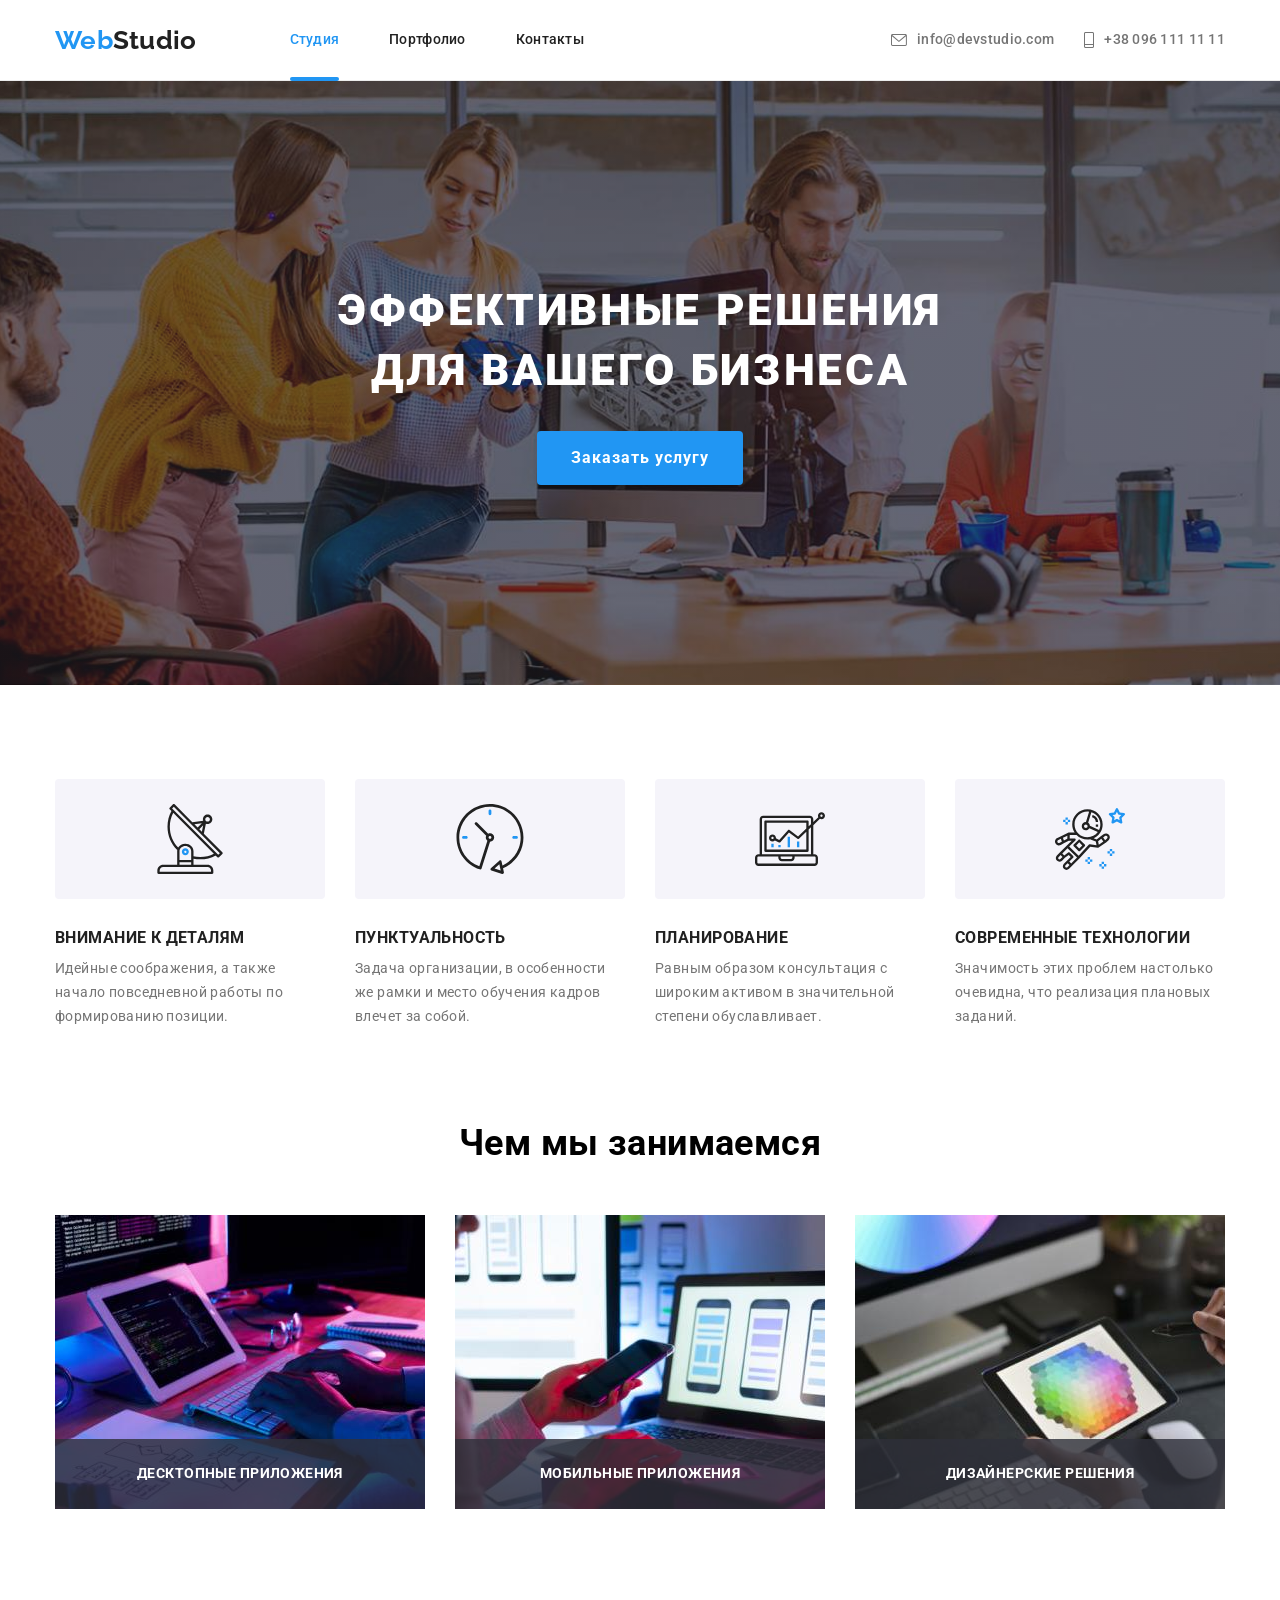
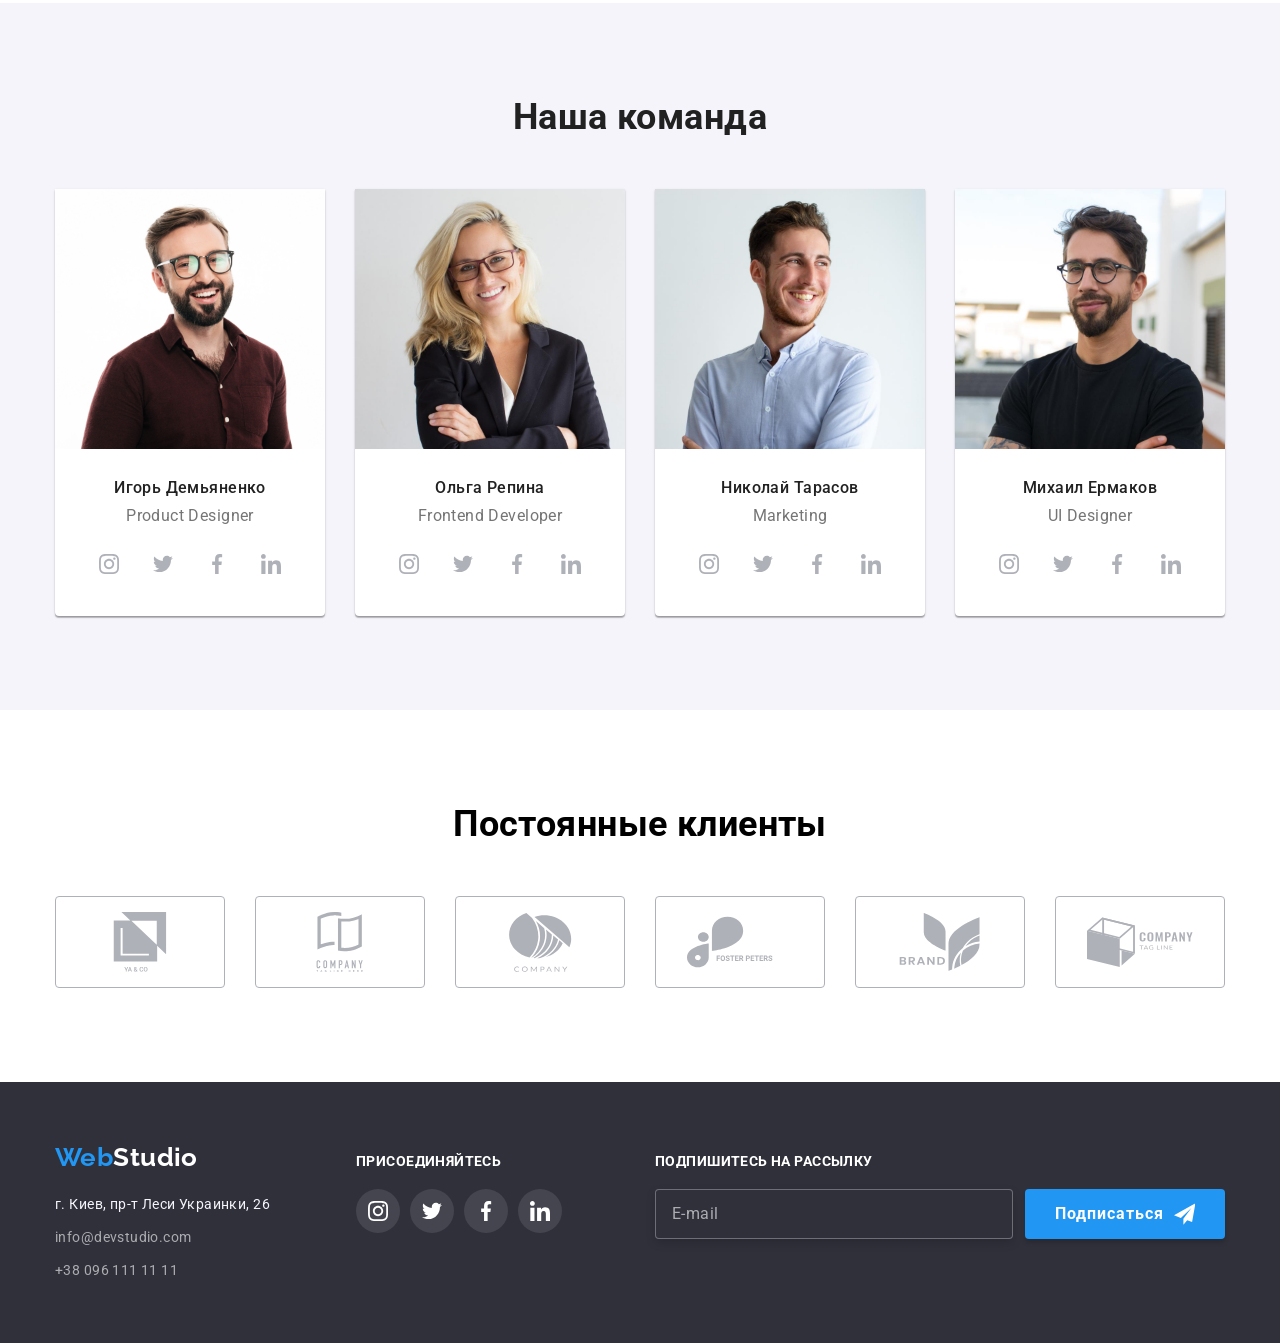
==== commit 1247215c: "update code" ====
--- a/index.html
+++ b/index.html
@@ -613,15 +613,14 @@
         </div>
         <div class="footer-email">
           <h2 class="social-heading">Подпишитесь на рассылку</h2>
-          <div class="footer-email-input">
-            <form action="">
-              <input
-                type="email"
-                placeholder="E-mail"
-                id="footer-email"
-                class="input-email-footer"
-              />
-            </form>
+          <form class="footer-email-input">
+            <input
+              type="email"
+              placeholder="E-mail"
+              id="footer-email"
+              class="input-email-footer"
+            />
+
             <button type="submit" class="footer-email-submit">
               Подписаться
               <svg class="footer-icon-send">
@@ -630,83 +629,74 @@
                 ></use>
               </svg>
             </button>
-          </div>
+          </form>
         </div>
       </div>
     </footer>
     <div class="backdrop is-hidden" data-modal>
       <div class="modal">
-        <div class="backdrop-icon-flex">
-          <button class="btn-modal">
-            <svg class="backdrop-icon" data-modal-close>
-              <use href="./images/close_backdrop.svg#icon-close"></use>
-            </svg>
-          </button>
-          <div class="modal-form">
-            <p class="heading-modal">
-              Оставьте свои данные, мы вам перезвоним
-            </p>
-            <form action="" class="form-modal-input" autocomplete="off">
-              <div class="input-container-modal">
-                <div class="form-field">
-                  <label for="name" class="heading-modal-form">Имя</label>
-                  <div class="form-icon-position">
-                  <input type="name" id="name" class="input-modal-form" />
-                  <span class="icon-input-modal">
-                    <svg class="icon-user-modal" width="18px" height="18px">
-                      <use href="./images/modal-form.svg#icon-person-black-18dp-1-1"></use>
-                    </svg>
-                  </div>
-                  </span>
-                </div>
+        <button class="btn-modal">
+          <svg class="backdrop-icon" data-modal-close>
+            <use href="./images/close_backdrop.svg#icon-close"></use>
+          </svg>
+        </button>
+        <p class="heading-modal">Оставьте свои данные, мы вам перезвоним</p>
+        <form action="" class="form-modal-input" autocomplete="off">
+          <label for="name" class="heading-modal-form">Имя</label>
+          <div class="form-icon-position">
+            <input type="name" id="name" class="input-modal-form" />
+            <span class="icon-input-modal">
+              <svg class="icon-user-modal" width="18px" height="18px">
+                <use
+                  href="./images/modal-form.svg#icon-person-black-18dp-1-1"
+                ></use>
+              </svg>
+            </span>
+          </div>
 
-                <div class="form-field">
-                  <label for="tel" class="heading-modal-form">Телефон</label>
-                  <div class="form-icon-position">
-                  <input type="name" id="tel" class="input-modal-form" />
-                  <span class="icon-input-modal">
-                    <svg class="icon-user-modal" width="18px" height="18px">
-                      <use href="./images/modal-form.svg#icon-phone-black-18dp-1-1"></use>
-                    </svg></div>
-                  </span>
-                </div>
+          <label for="tel" class="heading-modal-form">Телефон</label>
+          <div class="form-icon-position">
+            <input type="name" id="tel" class="input-modal-form" />
+            <span class="icon-input-modal">
+              <svg class="icon-user-modal" width="18px" height="18px">
+                <use
+                  href="./images/modal-form.svg#icon-phone-black-18dp-1-1"
+                ></use>
+              </svg>
+            </span>
+          </div>
 
-                <div class="form-field">
-                  <label for="email" class="heading-modal-form">Почта</label>
-                  <div class="form-icon-position">
-                  <input type="name" id="email" class="input-modal-form" />
-                  <span class="icon-input-modal">
-                    <svg class="icon-user-modal" width="18px" height="18px">
-                      <use href="./images/modal-form.svg#icon-email-black-18dp-1-1"></use>
-                    </svg>
-                  </span>
-                </div>
-                </div>
-                <div class="form-field">
-                <label for="comment" class="heading-modal-form"
-                  >Комментарий</label
-                >
-                <textarea
-                  name=""
-                  id="comment"
-                  placeholder="Введите текст"
-                  class="comment-modal-form"
-                ></textarea>
-</div>
-<div class="form-field">
-                <label for="contract-modal" class="contract-modal">
-                  <input type="checkbox" name="" id="contract-modal" class="modal-checkbox"/>
-                  <span class="icon-checkbox-modal"></span>
-                    Соглашаюсь с рассылкой и принимаю
-                    <a href="" class="link-contract-modal"> Условия договора</a>
-                </label></div>
-                <button type="submit" class="btn-modal-submit">
-                  Отправить
-                </button>
-              </div>
-            </form>
+          <label for="email" class="heading-modal-form">Почта</label>
+          <div class="form-icon-position">
+            <input type="name" id="email" class="input-modal-form" />
+            <span class="icon-input-modal">
+              <svg class="icon-user-modal" width="18px" height="18px">
+                <use
+                  href="./images/modal-form.svg#icon-email-black-18dp-1-1"
+                ></use>
+              </svg>
+            </span>
           </div>
-        </div>
+          <label for="comment" class="heading-modal-form">Комментарий</label>
+          <textarea
+            name=""
+            id="comment"
+            placeholder="Введите текст"
+            class="comment-modal-form"
+          ></textarea>
+          <label for="contract-modal" class="contract-modal">
+            <input
+              type="checkbox"
+              name=""
+              id="contract-modal"
+              class="modal-checkbox"
+            />
+            <span class="icon-checkbox-modal"></span>
+            Соглашаюсь с рассылкой и принимаю
+            <a href="" class="link-contract-modal"> Условия договора</a>
+          </label>
+          <button type="submit" class="btn-modal-submit">Отправить</button>
+        </form>
       </div>
     </div>
     <script src="./js/modal.js"></script>
--- a/css/style.css
+++ b/css/style.css
@@ -286,23 +286,20 @@
   fill: var(--accent-color);
 }
 .modal {
+  padding: 40px;
   position: absolute;
   left: 50%;
   top: 50%;
   transform: translate(-50%, -50%) scale(1) rotate(0deg);
-  width: 528px;
-  height: 581px;
+  min-width: 528px;
+  min-height: 581px;
   background: var(--fill-social-footer);
   box-shadow: 0px 1px 3px rgba(0, 0, 0, 0.12), 0px 1px 1px rgba(0, 0, 0, 0.14),
     0px 2px 1px rgba(0, 0, 0, 0.2);
   border-radius: 4px;
   transition: transform 500ms cubic-bezier(0.4, 0, 0.2, 1);
 }
-.backdrop-icon-flex {
-  display: flex;
-  justify-content: flex-end;
-  align-items: flex-start;
-}
+
 .btn-modal {
   display: flex;
   align-items: center;
@@ -325,11 +322,7 @@
   color: var(--logo-header);
 }
 .modal-form {
-  display: flex;
-  flex-direction: column;
-  position: absolute;
-  top: 40px;
-  right: 41px;
+  padding: 40px;
 }
 .form-modal-input {
   margin-top: 12px;
@@ -355,6 +348,7 @@
 }
 .form-icon-position {
   position: relative;
+  margin-bottom: 10px;
 }
 .input-modal-form {
   padding-left: 42px;
@@ -400,7 +394,6 @@
 }
 .comment-modal-form {
   margin-bottom: 20px;
-  margin-top: 4px;
   padding-left: 16px;
   padding-top: 12px;
   resize: none;
@@ -433,6 +426,8 @@
   margin: -1px;
 }
 .icon-checkbox-modal {
+  background-size: cover;
+  background-position: 50% 50%;
   display: inline-block;
   border: 2px solid var(--header-nav);
   border-radius: 2px;
@@ -715,6 +710,7 @@
   color: var(--accent-color);
 }
 .footer-address {
+  flex-grow: 1;
   margin-right: 70px;
 }
 .footer-address-link {
